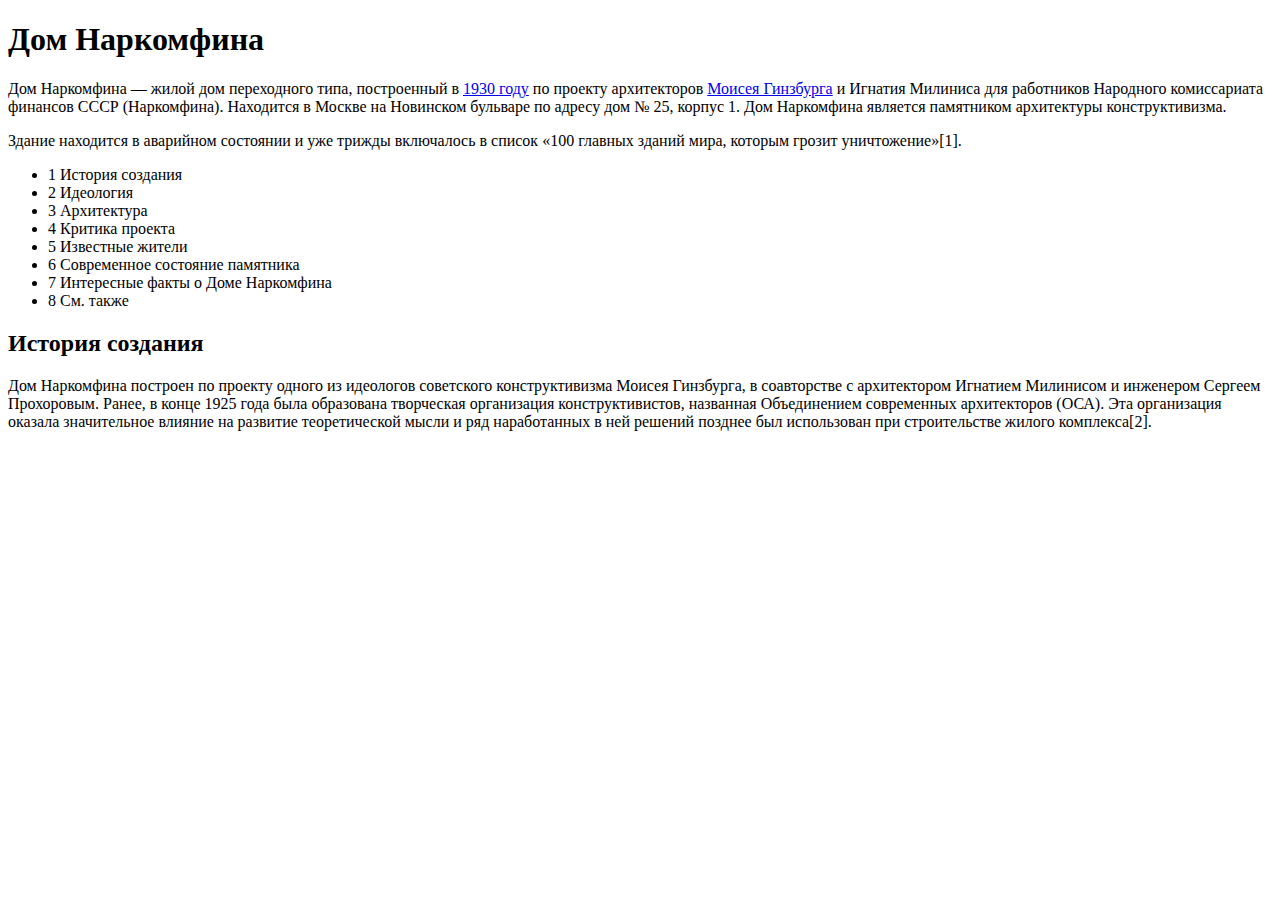
==== index.html @ 2120a7a3 "Добавили файлы нового проекта" ====
<!DOCTYPE html>
<html>
  <head>
    <meta charset="utf-8">
    <title>Дом Наркомфина</title>
  </head>
  <body>
    <h1>Дом Наркомфина</h1>
    <p>Дом Наркомфина — жилой дом переходного типа, построенный в <a href="https://ru.wikipedia.org/wiki/1930_%D0%B3%D0%BE%D0%B4">1930 году</a> по проекту архитекторов <a href="https://ru.wikipedia.org/wiki/%D0%93%D0%B8%D0%BD%D0%B7%D0%B1%D1%83%D1%80%D0%B3,_%D0%9C%D0%BE%D0%B8%D1%81%D0%B5%D0%B9_%D0%AF%D0%BA%D0%BE%D0%B2%D0%BB%D0%B5%D0%B2%D0%B8%D1%87">Моисея Гинзбурга</a> и Игнатия Милиниса для работников Народного комиссариата финансов СССР (Наркомфина). Находится в Москве на Новинском бульваре по адресу дом № 25, корпус 1. Дом Наркомфина является памятником архитектуры конструктивизма.</p>
    <p>Здание находится в аварийном состоянии и уже трижды включалось в список «100 главных зданий мира, которым грозит уничтожение»[1].</p>

    <ul>
      <li>1	История создания</li>
      <li>2	Идеология</li>
      <li>3	Архитектура</li>
      <li>4	Критика проекта</li>
      <li>5	Известные жители</li>
      <li>6	Современное состояние памятника</li>
      <li>7	Интересные факты о Доме Наркомфина</li>
      <li>8	См. также</li>
    </ul>

    <h2>История создания</h2>
    <p>Дом Наркомфина построен по проекту одного из идеологов советского конструктивизма Моисея Гинзбурга, в соавторстве с архитектором Игнатием Милинисом и инженером Сергеем Прохоровым. Ранее, в конце 1925 года была образована творческая организация конструктивистов, названная Объединением современных архитекторов (ОСА). Эта организация оказала значительное влияние на развитие теоретической мысли и ряд наработанных в ней решений позднее был использован при строительстве жилого комплекса[2].</p>
  </body>
</html>
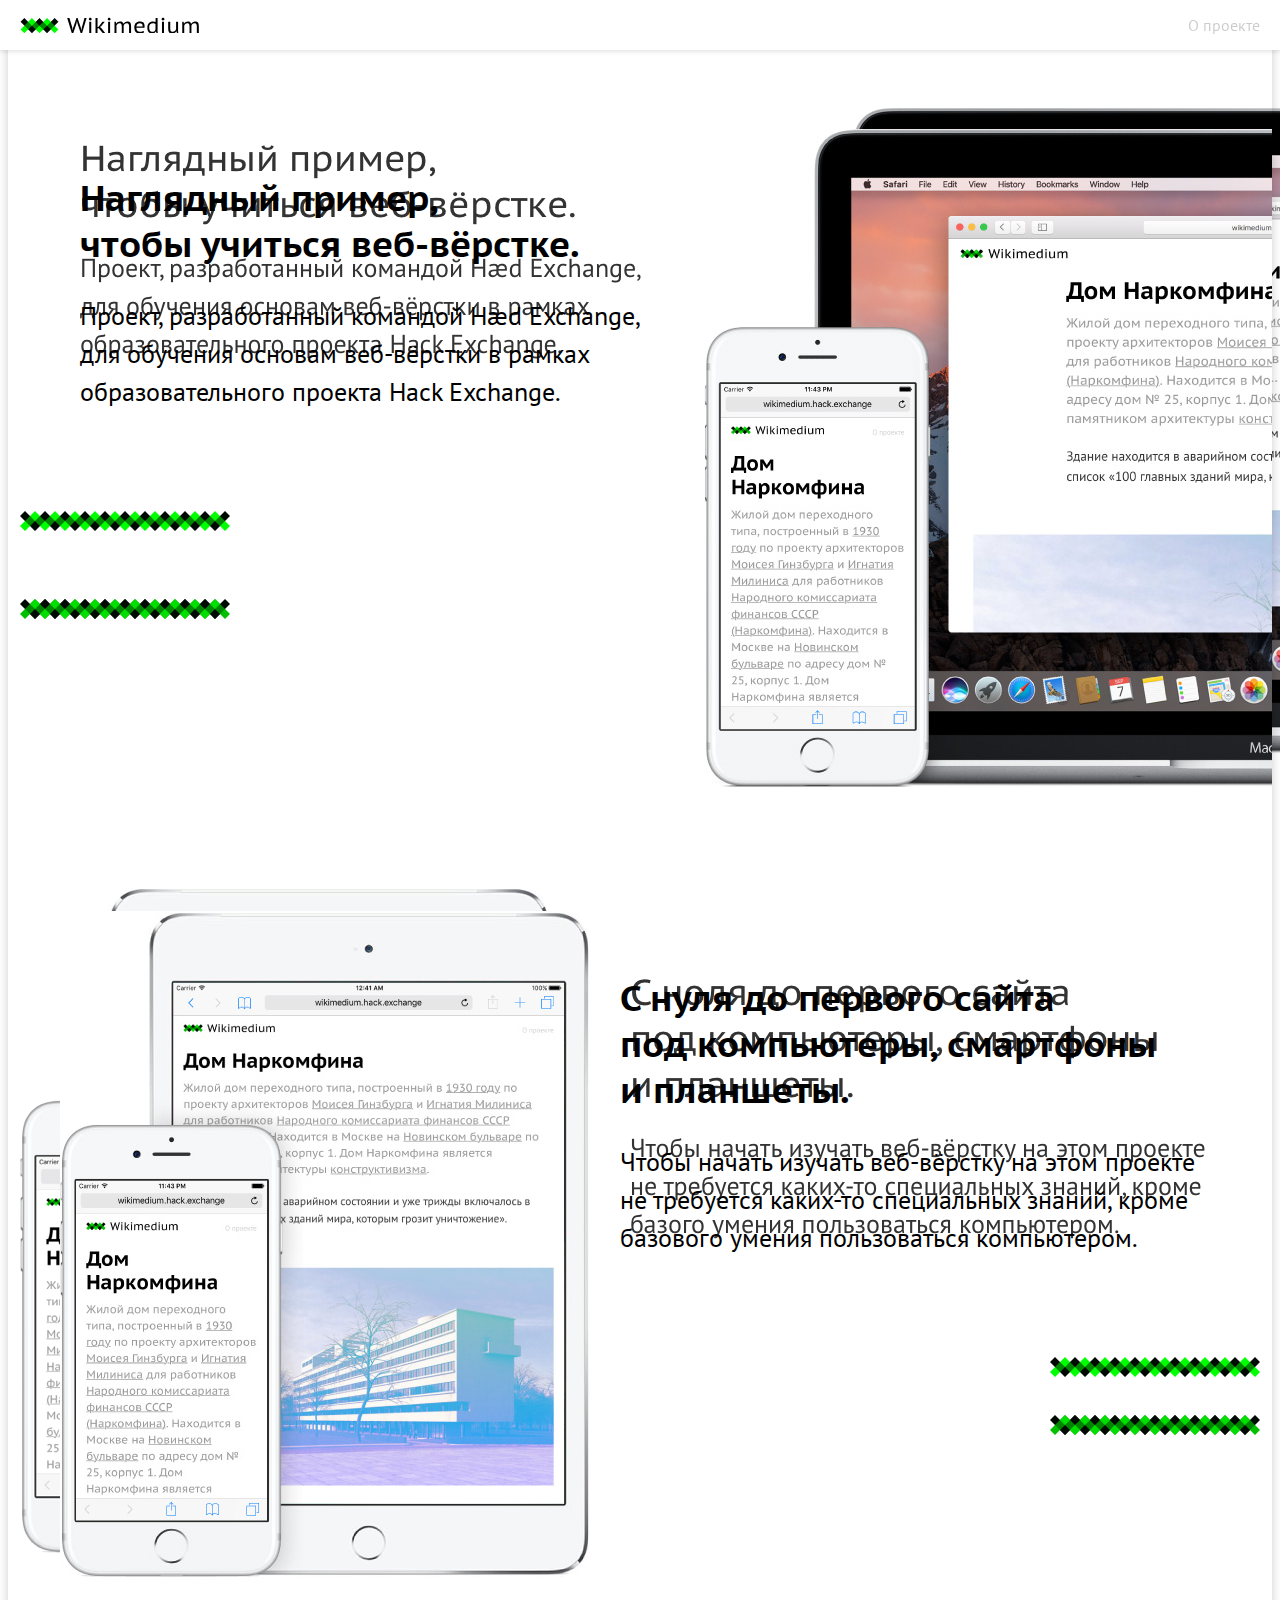
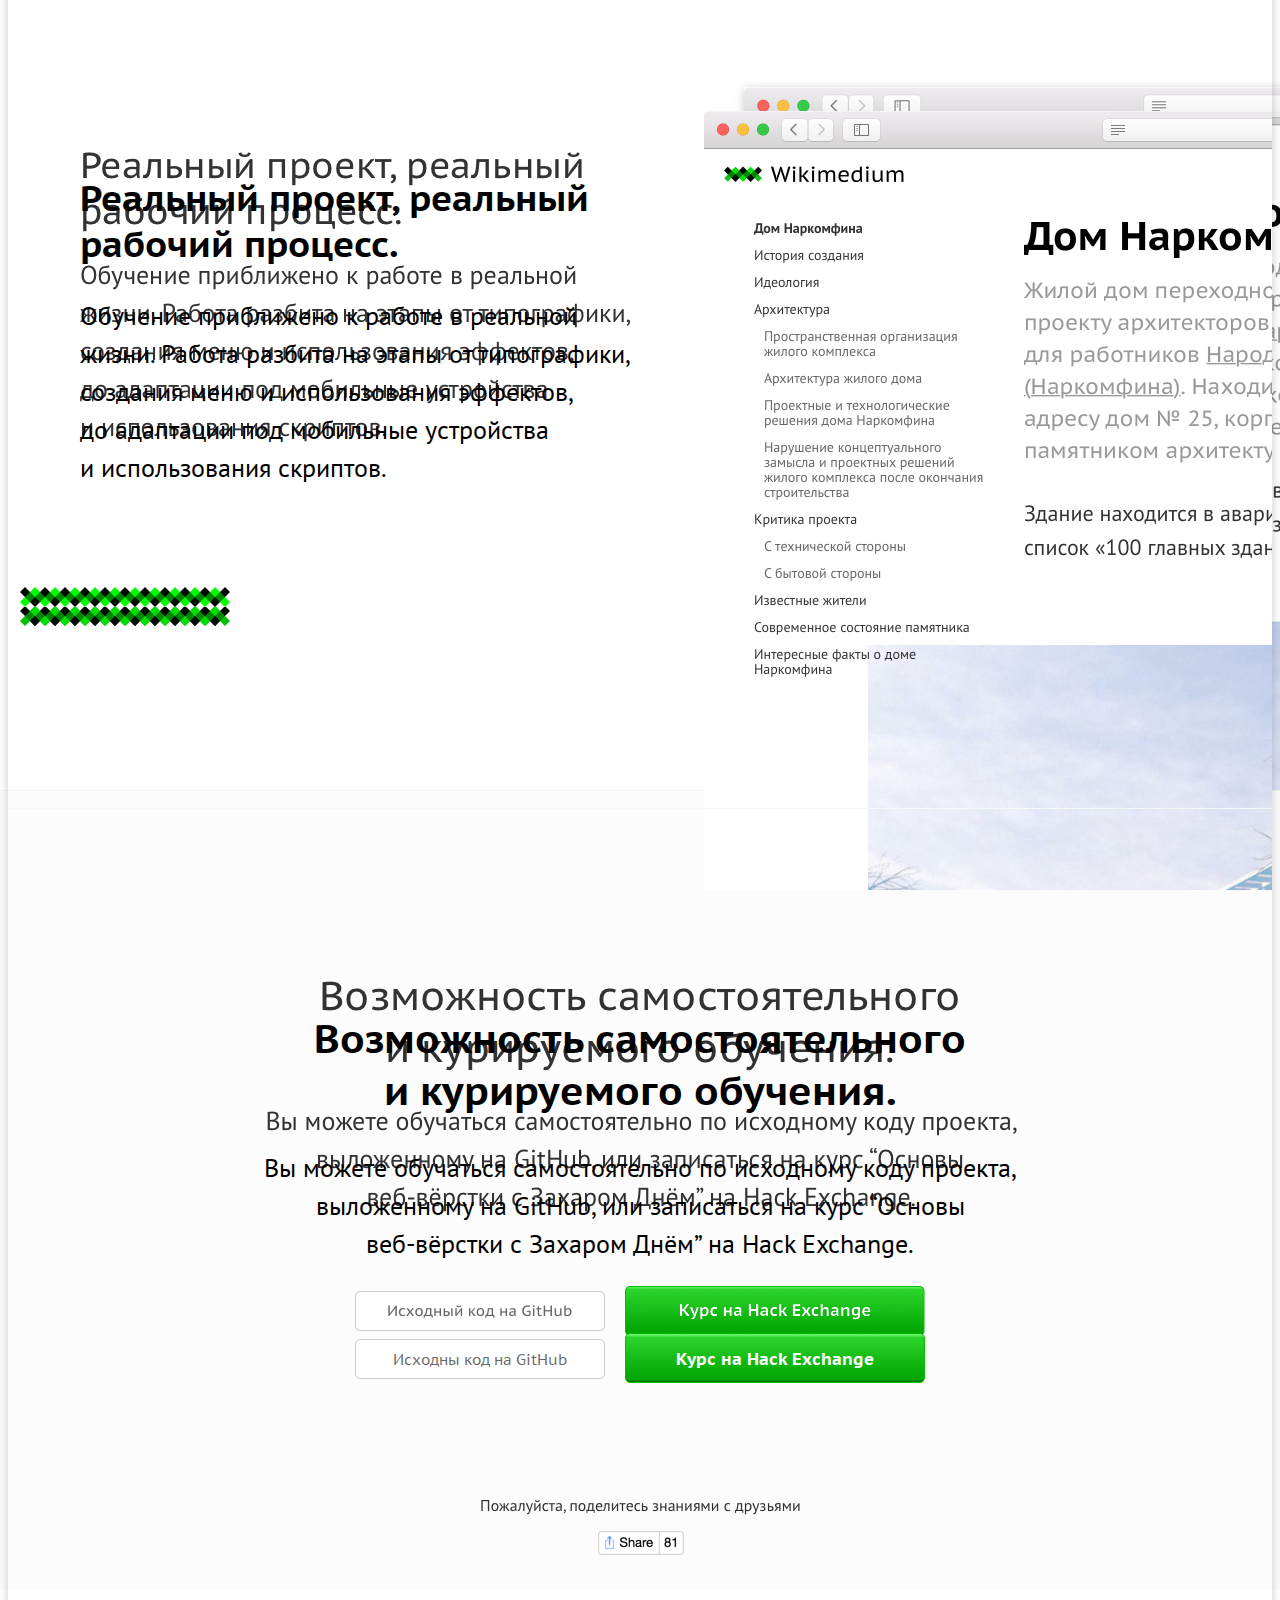
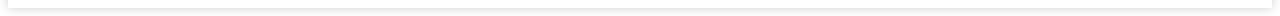
==== commit 0a474024: "Промежуточная работа" ====
--- a/index.html
+++ b/index.html
@@ -2,25 +2,98 @@
 <html>
   <head>
     <meta charset="utf-8">
-    <title>Дом Наркомфина</title>
+    <title></title>
+    <link rel="stylesheet" href="stylesheets/style.css">
   </head>
-  <body>
-    <h1>Дом Наркомфина</h1>
-    <p>Дом Наркомфина — жилой дом переходного типа, построенный в <a href="https://ru.wikipedia.org/wiki/1930_%D0%B3%D0%BE%D0%B4">1930 году</a> по проекту архитекторов <a href="https://ru.wikipedia.org/wiki/%D0%93%D0%B8%D0%BD%D0%B7%D0%B1%D1%83%D1%80%D0%B3,_%D0%9C%D0%BE%D0%B8%D1%81%D0%B5%D0%B9_%D0%AF%D0%BA%D0%BE%D0%B2%D0%BB%D0%B5%D0%B2%D0%B8%D1%87">Моисея Гинзбурга</a> и Игнатия Милиниса для работников Народного комиссариата финансов СССР (Наркомфина). Находится в Москве на Новинском бульваре по адресу дом № 25, корпус 1. Дом Наркомфина является памятником архитектуры конструктивизма.</p>
-    <p>Здание находится в аварийном состоянии и уже трижды включалось в список «100 главных зданий мира, которым грозит уничтожение»[1].</p>
+  <body class="landing bg">
 
-    <ul>
-      <li>1	История создания</li>
-      <li>2	Идеология</li>
-      <li>3	Архитектура</li>
-      <li>4	Критика проекта</li>
-      <li>5	Известные жители</li>
-      <li>6	Современное состояние памятника</li>
-      <li>7	Интересные факты о Доме Наркомфина</li>
-      <li>8	См. также</li>
-    </ul>
+    <nav class="menubar">
+      <a href="" class="logo"></a>
+      <a href="" class="about">О проекте</a>
+    </nav>
 
-    <h2>История создания</h2>
-    <p>Дом Наркомфина построен по проекту одного из идеологов советского конструктивизма Моисея Гинзбурга, в соавторстве с архитектором Игнатием Милинисом и инженером Сергеем Прохоровым. Ранее, в конце 1925 года была образована творческая организация конструктивистов, названная Объединением современных архитекторов (ОСА). Эта организация оказала значительное влияние на развитие теоретической мысли и ряд наработанных в ней решений позднее был использован при строительстве жилого комплекса[2].</p>
+    <section class="landingWrapper">
+      <section class="mainSection left">
+        <section>
+          <h2>
+            Наглядный пример,<br>
+            чтобы учиться веб-вёрстке.
+          </h2>
+
+          <p>
+            Проект, разработанный командой Hæd Exchange,<br>
+            для обучения основам веб-вёрстки в рамках<br>
+            образовательного проекта Hack Exchange.
+          </p>
+
+          <figure class="pattern"></figure>
+        </section>
+
+        <figure class="mockup" id="mockup1"></figure>
+      </section>
+
+      <section class="mainSection right">
+        <section>
+          <h2>
+            С нуля до первого сайта<br>
+            под компьютеры, смартфоны<br>
+            и планшеты.
+          </h2>
+
+          <p>
+            Чтобы начать изучать веб-вёрстку на этом проекте<br>
+            не требуется каких-то специальных знаний, кроме<br>
+            базового умения пользоваться компьютером.
+          </p>
+
+          <figure class="pattern"></figure>
+        </section>
+
+        <figure class="mockup" id="mockup2"></figure>
+      </section>
+
+      <section class="mainSection left">
+        <section>
+          <h2>
+            Реальный проект, реальный<br>
+            рабочий процесс.
+          </h2>
+
+          <p>
+            Обучение приближено к работе в реальной<br>
+            жизни. Работа разбита на этапы от типографики,<br>
+            создания меню и использования эффектов,<br>
+            до адаптации под мобильные устройства +<br>
+            и использования скриптов.
+          </p>
+
+          <figure class="pattern"></figure>
+        </section>
+
+        <figure class="mockup" id="mockup3"></figure>
+      </section>
+
+      <section class="mainSection center">
+        <section>
+          <h2>
+            Возможность самостоятельного<br>
+            и курируемого обучения.
+          </h2>
+
+          <p>
+            Вы можете обучаться самостоятельно по исходному коду проекта,<br>
+            выложенному на GitHub, или записаться на курс “Основы<br>
+            веб-вёрстки с Захаром Днём” на Hack Exchange.
+          </p>
+
+          <nav>
+            <a class="btn white small" href="">Исходны код на GitHub</a>
+            <a class="btn green large" href="">Курс на Hack Exchange</a>
+          </nav>
+        </section>
+      </section>
+    </section>
+
   </body>
 </html>
--- a/stylesheets/style.css
+++ b/stylesheets/style.css
@@ -0,0 +1,11 @@
+@import 'reset.css';
+@import url('https://fonts.googleapis.com/css?family=PT+Sans+Caption:400,700|PT+Sans:400,400i,700,700i&subset=cyrillic');
+@import 'social-likes_birman.css';
+
+@import 'layout.css';
+@import 'content.css';
+@import 'sidebar.css';
+@import 'menubar.css';
+@import 'posts.css';
+@import 'landing.css';
+@import 'ui.css';
